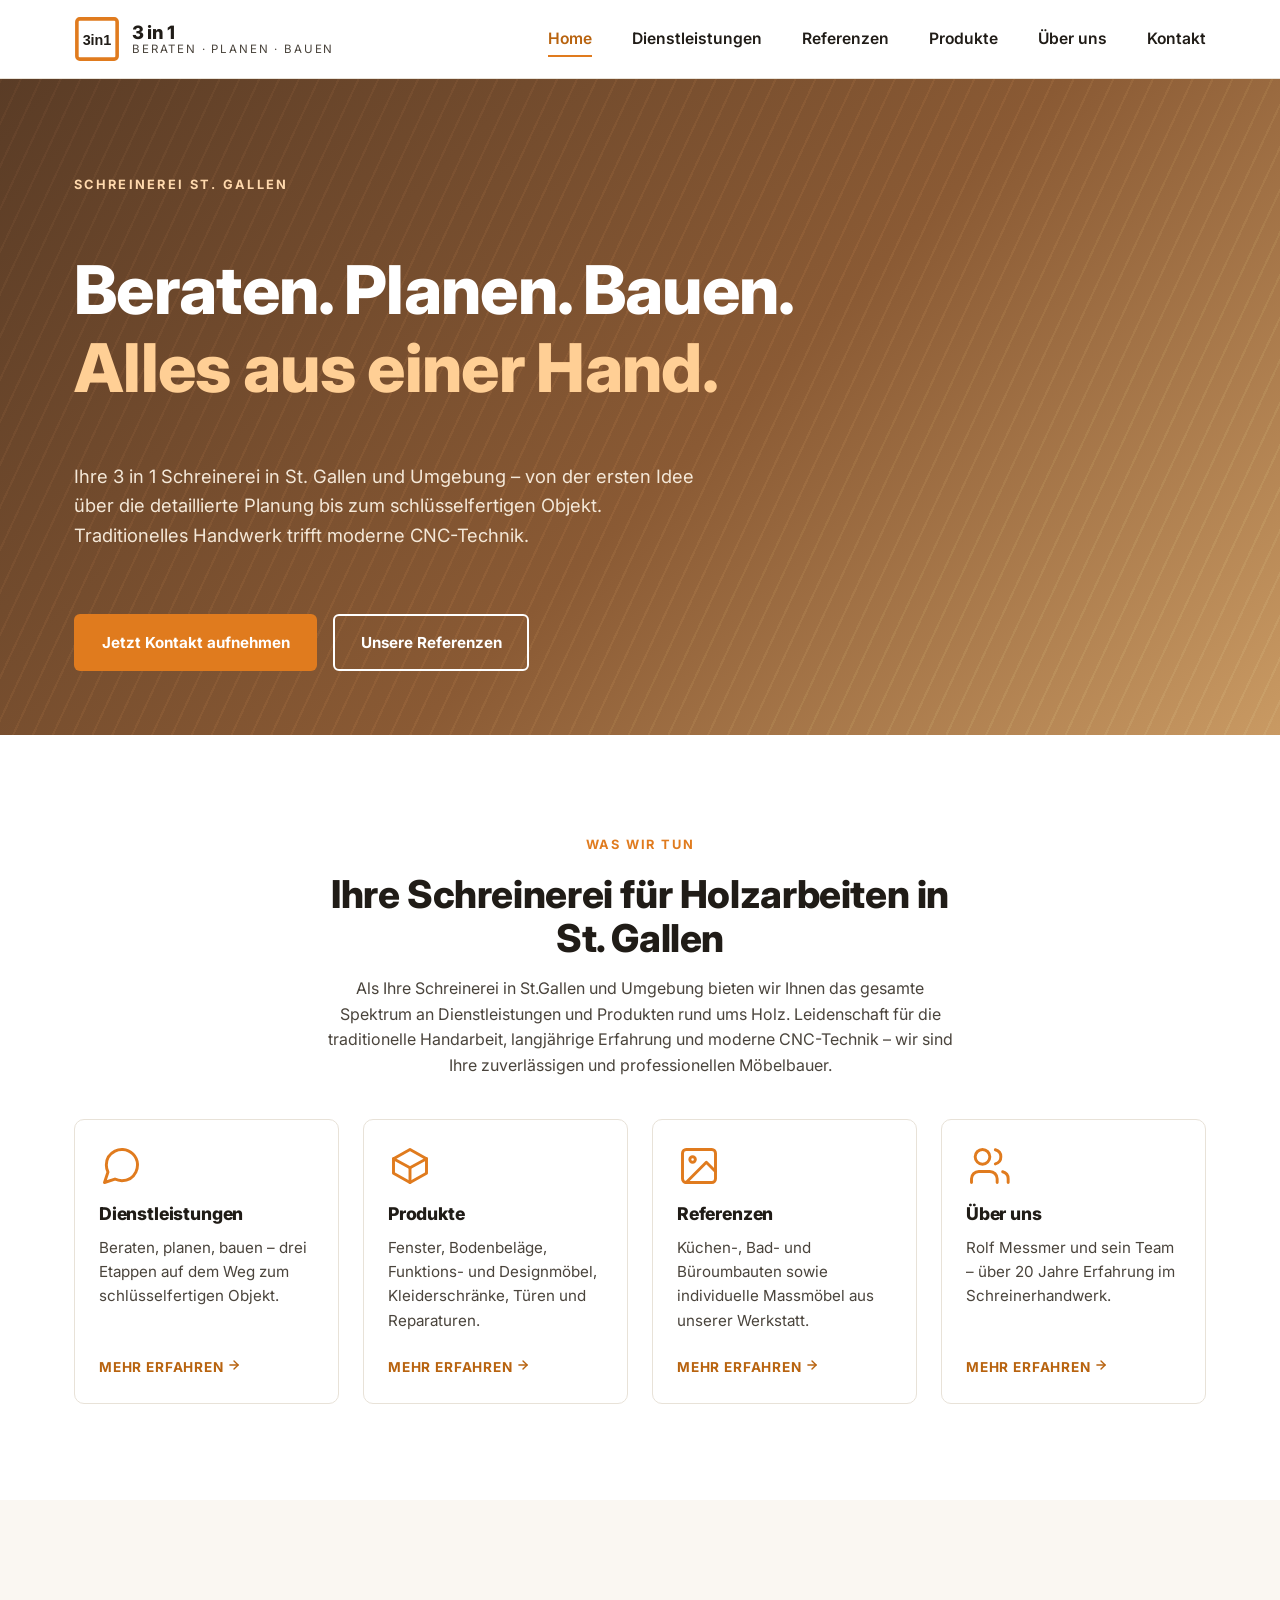
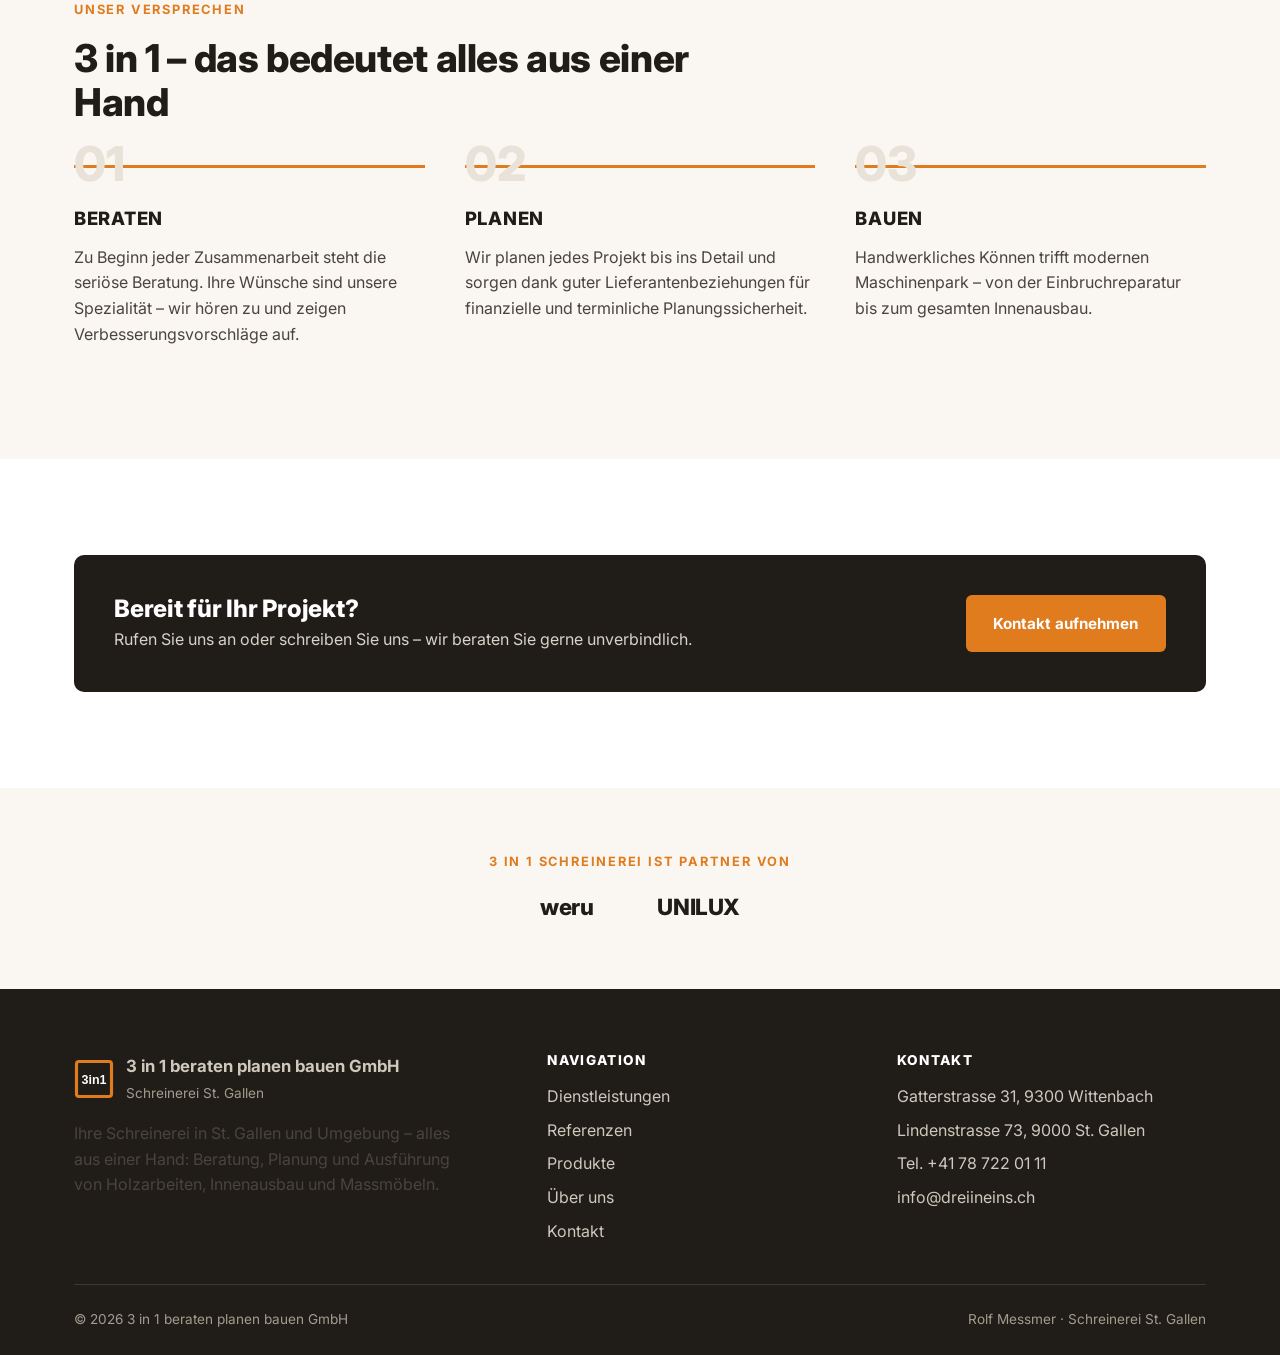
==== index.html @ 6ccd913c "Add modernized 3in1 Schreinerei website Static rebuild of dreiineins.ch with all existing content (D" ====
<!doctype html>
<html lang="de-CH">
<head>
<meta charset="UTF-8">
<meta name="viewport" content="width=device-width, initial-scale=1.0">
<title>3 in 1 Schreinerei St. Gallen - beraten, planen, bauen</title>
<meta name="description" content="3 in 1 Schreinerei St. Gallen: Beraten, planen, bauen – alles aus einer Hand. Massmöbel, Fenster, Türen und Innenausbau in St. Gallen und Umgebung.">
<link rel="canonical" href="https://www.dreiineins.ch/">
<meta name="robots" content="index, follow">

<meta property="og:type" content="website">
<meta property="og:site_name" content="3 in 1 beraten planen bauen GmbH">
<meta property="og:locale" content="de_CH">
<meta property="og:title" content="3 in 1 Schreinerei St. Gallen - beraten, planen, bauen">
<meta property="og:description" content="3 in 1 Schreinerei St. Gallen: Beraten, planen, bauen – alles aus einer Hand. Massmöbel, Fenster, Türen und Innenausbau in St. Gallen und Umgebung.">
<meta property="og:url" content="https://www.dreiineins.ch/">
<meta property="og:image" content="https://www.dreiineins.ch/assets/favicon.svg">

<meta name="twitter:card" content="summary">
<meta name="twitter:title" content="3 in 1 Schreinerei St. Gallen - beraten, planen, bauen">
<meta name="twitter:description" content="3 in 1 Schreinerei St. Gallen: Beraten, planen, bauen – alles aus einer Hand. Massmöbel, Fenster, Türen und Innenausbau in St. Gallen und Umgebung.">

<link rel="icon" type="image/svg+xml" href="assets/favicon.svg">
<link rel="preconnect" href="https://fonts.googleapis.com">
<link rel="preconnect" href="https://fonts.gstatic.com" crossorigin>
<link href="https://fonts.googleapis.com/css2?family=Inter:wght@400;500;600;700;800&display=swap" rel="stylesheet">
<link rel="stylesheet" href="css/style.css">

<script type="application/ld+json">
{
  "@context": "https://schema.org",
  "@type": "HomeAndConstructionBusiness",
  "@id": "https://www.dreiineins.ch/#organization",
  "name": "3 in 1 beraten planen bauen GmbH",
  "alternateName": "3in1 Schreinerei St. Gallen",
  "description": "Schreinerei in St. Gallen und Umgebung: Beratung, Planung und Ausführung von Holzarbeiten, Innenausbau, Fenstern, Türen und Massmöbeln.",
  "url": "https://www.dreiineins.ch/",
  "telephone": "+41787220111",
  "faxNumber": "+41715350313",
  "email": "info@dreiineins.ch",
  "image": "https://www.dreiineins.ch/assets/favicon.svg",
  "priceRange": "$$",
  "founder": {
    "@type": "Person",
    "name": "Rolf Messmer"
  },
  "address": [
    {
      "@type": "PostalAddress",
      "streetAddress": "Gatterstrasse 31",
      "postalCode": "9300",
      "addressLocality": "Wittenbach",
      "addressRegion": "SG",
      "addressCountry": "CH"
    }
  ],
  "location": [
    {
      "@type": "Place",
      "name": "Werkstatt St. Gallen",
      "address": {
        "@type": "PostalAddress",
        "streetAddress": "Lindenstrasse 73",
        "postalCode": "9000",
        "addressLocality": "St. Gallen",
        "addressRegion": "SG",
        "addressCountry": "CH"
      }
    }
  ],
  "areaServed": {
    "@type": "City",
    "name": "St. Gallen"
  },
  "makesOffer": [
    {"@type": "Offer", "itemOffered": {"@type": "Service", "name": "Beratung"}},
    {"@type": "Offer", "itemOffered": {"@type": "Service", "name": "Planung"}},
    {"@type": "Offer", "itemOffered": {"@type": "Service", "name": "Innenausbau und Bau"}},
    {"@type": "Offer", "itemOffered": {"@type": "Service", "name": "Fenster- und Türenbau"}},
    {"@type": "Offer", "itemOffered": {"@type": "Service", "name": "Massmöbel"}}
  ]
}
</script>
<script type="application/ld+json">
{
  "@context": "https://schema.org",
  "@type": "BreadcrumbList",
  "itemListElement": [
    {"@type": "ListItem", "position": 1, "name": "Home", "item": "https://www.dreiineins.ch/"}
  ]
}
</script>
</head>
<body>
<a class="skip-link" href="#main">Direkt zum Inhalt</a>

<header class="site-header">
  <div class="container site-header__inner">
    <a class="brand" href="index.html">
      <svg class="brand__mark" viewBox="0 0 64 64" aria-hidden="true">
      <rect x="4" y="4" width="56" height="56" rx="4" fill="none" stroke="#e07b1e" stroke-width="5"/>
      <text x="32" y="40" text-anchor="middle" font-family="Arial, sans-serif" font-weight="700" font-size="20" fill="#201c17">3in1</text>
    </svg>
      <span class="brand__text">
        <span class="brand__name">3 in 1</span>
        <span class="brand__tagline">beraten &middot; planen &middot; bauen</span>
      </span>
    </a>

    <button class="nav-toggle" type="button" aria-expanded="false" aria-controls="main-nav" aria-label="Menü öffnen">
      <span class="nav-toggle__bar"></span>
      <span class="nav-toggle__bar"></span>
      <span class="nav-toggle__bar"></span>
    </button>

    <nav class="main-nav" id="main-nav" aria-label="Hauptnavigation">
      <ul class="main-nav__list">
          <li><a href="index.html" aria-current="page">Home</a></li>
          <li><a href="dienstleistungen.html">Dienstleistungen</a></li>
          <li><a href="referenzen.html">Referenzen</a></li>
          <li><a href="produkte.html">Produkte</a></li>
          <li><a href="ueber-uns.html">Über uns</a></li>
          <li><a href="kontakt.html">Kontakt</a></li>
      </ul>
    </nav>
  </div>
</header>

<main id="main">
<section class="hero">
  <div class="hero__pattern"></div>
  <div class="container hero__inner">
    <p class="hero__eyebrow">Schreinerei St. Gallen</p>
    <h1 class="hero__title">Beraten. Planen. Bauen. <em>Alles aus einer Hand.</em></h1>
    <p class="hero__lead">Ihre 3 in 1 Schreinerei in St. Gallen und Umgebung &ndash; von der ersten Idee über die detaillierte Planung bis zum schlüsselfertigen Objekt. Traditionelles Handwerk trifft moderne CNC-Technik.</p>
    <div class="hero__actions">
      <a class="btn btn-primary" href="kontakt.html">Jetzt Kontakt aufnehmen</a>
      <a class="btn btn-outline btn-outline--light" href="referenzen.html">Unsere Referenzen</a>
    </div>
  </div>
</section>

<section class="section">
  <div class="container">
    <div class="section-head section-head--center">
      <p class="eyebrow">Was wir tun</p>
      <h2>Ihre Schreinerei für Holzarbeiten in St. Gallen</h2>
      <p>Als Ihre Schreinerei in St.Gallen und Umgebung bieten wir Ihnen das gesamte Spektrum an Dienstleistungen und Produkten rund ums Holz. Leidenschaft für die traditionelle Handarbeit, langjährige Erfahrung und moderne CNC-Technik &ndash; wir sind Ihre zuverlässigen und professionellen Möbelbauer.</p>
    </div>

    <div class="card-grid">
      <a class="card" href="dienstleistungen.html">
        <svg class="card__icon" viewBox="0 0 24 24" fill="none" stroke="currentColor" stroke-width="1.6" stroke-linecap="round" stroke-linejoin="round" aria-hidden="true"><path d="M21 11.5a8.38 8.38 0 0 1-.9 3.8 8.5 8.5 0 0 1-7.6 4.7 8.38 8.38 0 0 1-3.8-.9L3 21l1.9-5.7a8.38 8.38 0 0 1-.9-3.8 8.5 8.5 0 0 1 4.7-7.6 8.38 8.38 0 0 1 3.8-.9h.5a8.48 8.48 0 0 1 8 8v.5z"/></svg>
        <h3>Dienstleistungen</h3>
        <p>Beraten, planen, bauen &ndash; drei Etappen auf dem Weg zum schlüsselfertigen Objekt.</p>
        <span class="card__link">Mehr erfahren <svg viewBox="0 0 24 24" width="14" height="14" fill="none" stroke="currentColor" stroke-width="2.4" stroke-linecap="round" stroke-linejoin="round" aria-hidden="true"><line x1="5" y1="12" x2="19" y2="12"/><polyline points="12 5 19 12 12 19"/></svg></span>
      </a>
      <a class="card" href="produkte.html">
        <svg class="card__icon" viewBox="0 0 24 24" fill="none" stroke="currentColor" stroke-width="1.6" stroke-linecap="round" stroke-linejoin="round" aria-hidden="true"><path d="M21 8 12 3 3 8l9 5 9-5z"/><path d="M3 8v8l9 5 9-5V8"/><path d="M12 13v8"/></svg>
        <h3>Produkte</h3>
        <p>Fenster, Bodenbeläge, Funktions- und Designmöbel, Kleiderschränke, Türen und Reparaturen.</p>
        <span class="card__link">Mehr erfahren <svg viewBox="0 0 24 24" width="14" height="14" fill="none" stroke="currentColor" stroke-width="2.4" stroke-linecap="round" stroke-linejoin="round" aria-hidden="true"><line x1="5" y1="12" x2="19" y2="12"/><polyline points="12 5 19 12 12 19"/></svg></span>
      </a>
      <a class="card" href="referenzen.html">
        <svg class="card__icon" viewBox="0 0 24 24" fill="none" stroke="currentColor" stroke-width="1.6" stroke-linecap="round" stroke-linejoin="round" aria-hidden="true"><rect x="3" y="3" width="18" height="18" rx="2"/><circle cx="8.5" cy="8.5" r="1.5"/><path d="m21 15-5-5L5 21"/></svg>
        <h3>Referenzen</h3>
        <p>Küchen-, Bad- und Büroumbauten sowie individuelle Massmöbel aus unserer Werkstatt.</p>
        <span class="card__link">Mehr erfahren <svg viewBox="0 0 24 24" width="14" height="14" fill="none" stroke="currentColor" stroke-width="2.4" stroke-linecap="round" stroke-linejoin="round" aria-hidden="true"><line x1="5" y1="12" x2="19" y2="12"/><polyline points="12 5 19 12 12 19"/></svg></span>
      </a>
      <a class="card" href="ueber-uns.html">
        <svg class="card__icon" viewBox="0 0 24 24" fill="none" stroke="currentColor" stroke-width="1.6" stroke-linecap="round" stroke-linejoin="round" aria-hidden="true"><path d="M17 21v-2a4 4 0 0 0-4-4H7a4 4 0 0 0-4 4v2"/><circle cx="9" cy="7" r="4"/><path d="M23 21v-2a4 4 0 0 0-3-3.87"/><path d="M16 3.13a4 4 0 0 1 0 7.75"/></svg>
        <h3>Über uns</h3>
        <p>Rolf Messmer und sein Team &ndash; über 20 Jahre Erfahrung im Schreinerhandwerk.</p>
        <span class="card__link">Mehr erfahren <svg viewBox="0 0 24 24" width="14" height="14" fill="none" stroke="currentColor" stroke-width="2.4" stroke-linecap="round" stroke-linejoin="round" aria-hidden="true"><line x1="5" y1="12" x2="19" y2="12"/><polyline points="12 5 19 12 12 19"/></svg></span>
      </a>
    </div>
  </div>
</section>

<section class="section section--warm">
  <div class="container">
    <div class="section-head">
      <p class="eyebrow">Unser Versprechen</p>
      <h2>3 in 1 &ndash; das bedeutet alles aus einer Hand</h2>
    </div>
    <div class="steps">
      <div class="step">
        <span class="step__number">01</span>
        <h3>Beraten</h3>
        <p>Zu Beginn jeder Zusammenarbeit steht die seriöse Beratung. Ihre Wünsche sind unsere Spezialität &ndash; wir hören zu und zeigen Verbesserungsvorschläge auf.</p>
      </div>
      <div class="step">
        <span class="step__number">02</span>
        <h3>Planen</h3>
        <p>Wir planen jedes Projekt bis ins Detail und sorgen dank guter Lieferantenbeziehungen für finanzielle und terminliche Planungssicherheit.</p>
      </div>
      <div class="step">
        <span class="step__number">03</span>
        <h3>Bauen</h3>
        <p>Handwerkliches Können trifft modernen Maschinenpark &ndash; von der Einbruchreparatur bis zum gesamten Innenausbau.</p>
      </div>
    </div>
  </div>
</section>

<section class="section">
  <div class="container">
    <div class="cta-band">
      <div>
        <h2>Bereit für Ihr Projekt?</h2>
        <p>Rufen Sie uns an oder schreiben Sie uns &ndash; wir beraten Sie gerne unverbindlich.</p>
      </div>
      <a class="btn btn-primary" href="kontakt.html">Kontakt aufnehmen</a>
    </div>
  </div>
</section>

<section class="section section--tight section--warm">
  <div class="container">
    <p class="eyebrow" style="text-align:center;display:block;">3 in 1 Schreinerei ist Partner von</p>
    <div class="partners" style="justify-content:center;">
      <span style="font-weight:800;font-size:1.4rem;letter-spacing:-0.02em;">weru</span>
      <span style="font-weight:800;font-size:1.4rem;letter-spacing:-0.02em;">UNILUX</span>
    </div>
  </div>
</section>
</main>

<footer class="site-footer">
  <div class="container">
    <div class="footer-grid">
      <div>
        <a class="footer-brand" href="index.html">
          <svg class="footer-brand__mark" viewBox="0 0 64 64" aria-hidden="true">
            <rect x="4" y="4" width="56" height="56" rx="4" fill="none" stroke="#e07b1e" stroke-width="5"/>
            <text x="32" y="40" text-anchor="middle" font-family="Arial, sans-serif" font-weight="700" font-size="20" fill="#ffffff">3in1</text>
          </svg>
          <span>
            <strong style="display:block;font-size:1.05rem;">3 in 1 beraten planen bauen GmbH</strong>
            <span style="font-size:0.85rem;color:#a39c8f;">Schreinerei St. Gallen</span>
          </span>
        </a>
        <p style="max-width:38ch;">Ihre Schreinerei in St. Gallen und Umgebung &ndash; alles aus einer Hand: Beratung, Planung und Ausführung von Holzarbeiten, Innenausbau und Massmöbeln.</p>
      </div>

      <div>
        <h4>Navigation</h4>
        <ul>
          <li><a href="dienstleistungen.html">Dienstleistungen</a></li>
          <li><a href="referenzen.html">Referenzen</a></li>
          <li><a href="produkte.html">Produkte</a></li>
          <li><a href="ueber-uns.html">Über uns</a></li>
          <li><a href="kontakt.html">Kontakt</a></li>
        </ul>
      </div>

      <div>
        <h4>Kontakt</h4>
        <ul>
          <li>Gatterstrasse 31, 9300 Wittenbach</li>
          <li>Lindenstrasse 73, 9000 St. Gallen</li>
          <li><a href="tel:+41787220111">Tel. +41 78 722 01 11</a></li>
          <li><a href="mailto:info@dreiineins.ch">info@dreiineins.ch</a></li>
        </ul>
      </div>
    </div>

    <div class="footer-bottom">
      <span>&copy; <span id="year"></span> 3 in 1 beraten planen bauen GmbH</span>
      <span>Rolf Messmer &middot; Schreinerei St. Gallen</span>
    </div>
  </div>
</footer>

<script src="js/main.js"></script>
<script>document.getElementById("year").textContent = new Date().getFullYear();</script>
</body>
</html>
---- css/style.css ----
/* ==========================================================================
   3in1 beraten planen bauen GmbH — Website Stylesheet
   ========================================================================== */

:root {
  --color-ink: #201c17;
  --color-ink-soft: #4a443c;
  --color-bg: #ffffff;
  --color-bg-warm: #faf7f2;
  --color-bg-dark: #201c17;
  --color-line: #e8e2d8;
  --color-accent: #e07b1e;
  --color-accent-dark: #b8630f;
  --color-wood-1: #c99a63;
  --color-wood-2: #8a5a34;
  --color-wood-3: #5a3c26;

  --font-body: "Inter", -apple-system, BlinkMacSystemFont, "Segoe UI", sans-serif;

  --container: 1180px;
  --radius: 10px;
  --radius-sm: 6px;

  --space-1: 0.5rem;
  --space-2: 1rem;
  --space-3: 1.5rem;
  --space-4: 2.5rem;
  --space-5: 4rem;
  --space-6: 6rem;

  --shadow-sm: 0 1px 3px rgba(32, 28, 23, 0.08);
  --shadow-md: 0 8px 24px rgba(32, 28, 23, 0.1);
  --shadow-lg: 0 24px 48px rgba(32, 28, 23, 0.16);
}

*,
*::before,
*::after {
  box-sizing: border-box;
}

html {
  scroll-behavior: smooth;
  -webkit-text-size-adjust: 100%;
}

@media (prefers-reduced-motion: reduce) {
  html {
    scroll-behavior: auto;
  }
  *,
  *::before,
  *::after {
    animation-duration: 0.01ms !important;
    animation-iteration-count: 1 !important;
    transition-duration: 0.01ms !important;
    scroll-behavior: auto !important;
  }
}

body {
  margin: 0;
  font-family: var(--font-body);
  color: var(--color-ink);
  background: var(--color-bg);
  line-height: 1.6;
  -webkit-font-smoothing: antialiased;
}

img {
  max-width: 100%;
  display: block;
}

a {
  color: inherit;
}

h1,
h2,
h3,
h4 {
  font-weight: 800;
  line-height: 1.15;
  margin: 0 0 var(--space-2);
  letter-spacing: -0.01em;
}

p {
  margin: 0 0 var(--space-2);
  color: var(--color-ink-soft);
}

ul {
  margin: 0;
  padding: 0;
}

.container {
  width: 100%;
  max-width: var(--container);
  margin: 0 auto;
  padding: 0 var(--space-3);
}

.skip-link {
  position: absolute;
  left: -999px;
  top: 0;
  background: var(--color-accent);
  color: #fff;
  padding: 0.75rem 1.25rem;
  z-index: 1000;
  border-radius: 0 0 var(--radius-sm) 0;
  font-weight: 600;
}

.skip-link:focus {
  left: 0;
}

/* ---- Eyebrow / section labels ---------------------------------------- */

.eyebrow {
  display: inline-block;
  color: var(--color-accent);
  text-transform: uppercase;
  letter-spacing: 0.14em;
  font-weight: 700;
  font-size: 0.8rem;
  margin: 0 0 var(--space-2);
}

.section-head {
  max-width: 640px;
  margin: 0 0 var(--space-4);
}

.section-head--center {
  margin-left: auto;
  margin-right: auto;
  text-align: center;
}

.section-head h2 {
  font-size: clamp(1.7rem, 3vw, 2.4rem);
}

/* ---- Buttons ------------------------------------------------------------ */

.btn {
  display: inline-flex;
  align-items: center;
  gap: 0.5rem;
  padding: 0.9rem 1.6rem;
  border-radius: var(--radius-sm);
  font-weight: 700;
  font-size: 0.95rem;
  text-decoration: none;
  border: 2px solid transparent;
  cursor: pointer;
  transition: transform 0.15s ease, background-color 0.15s ease, color 0.15s ease, border-color 0.15s ease;
}

.btn:hover {
  transform: translateY(-2px);
}

.btn-primary {
  background: var(--color-accent);
  color: #fff;
}

.btn-primary:hover {
  background: var(--color-accent-dark);
}

.btn-outline {
  background: transparent;
  border-color: currentColor;
  color: var(--color-ink);
}

.btn-outline:hover {
  background: var(--color-ink);
  color: #fff;
}

.btn-outline--light {
  color: #fff;
}

.btn-outline--light:hover {
  background: #fff;
  color: var(--color-ink);
}

/* ---- Header -------------------------------------------------------------*/

.site-header {
  position: sticky;
  top: 0;
  z-index: 100;
  background: rgba(255, 255, 255, 0.98);
  border-bottom: 1px solid var(--color-line);
}

.site-header__inner {
  display: flex;
  align-items: center;
  justify-content: space-between;
  padding-top: var(--space-2);
  padding-bottom: var(--space-2);
  gap: var(--space-3);
}

.brand {
  display: flex;
  align-items: center;
  gap: 0.75rem;
  text-decoration: none;
  color: var(--color-ink);
}

.brand__mark {
  width: 46px;
  height: 46px;
  flex-shrink: 0;
}

.brand__text {
  display: flex;
  flex-direction: column;
  line-height: 1.15;
}

.brand__name {
  font-weight: 800;
  font-size: 1.15rem;
  letter-spacing: -0.02em;
}

.brand__tagline {
  font-size: 0.72rem;
  text-transform: uppercase;
  letter-spacing: 0.16em;
  color: var(--color-ink-soft);
}

.nav-toggle {
  display: none;
  background: none;
  border: 2px solid var(--color-line);
  border-radius: var(--radius-sm);
  padding: 0.5rem 0.65rem;
  cursor: pointer;
}

.nav-toggle__bar {
  display: block;
  width: 22px;
  height: 2px;
  background: var(--color-ink);
  margin: 4px 0;
  transition: transform 0.2s ease, opacity 0.2s ease;
}

.main-nav__list {
  display: flex;
  gap: var(--space-4);
  list-style: none;
}

.main-nav__list a {
  text-decoration: none;
  font-weight: 600;
  font-size: 0.98rem;
  padding: 0.4rem 0;
  border-bottom: 2px solid transparent;
  transition: border-color 0.15s ease, color 0.15s ease;
}

.main-nav__list a:hover,
.main-nav__list a[aria-current="page"] {
  border-color: var(--color-accent);
  color: var(--color-accent-dark);
}

/* ---- Hero ---------------------------------------------------------------*/

.hero {
  position: relative;
  overflow: hidden;
  color: #fff;
  background: linear-gradient(135deg, var(--color-wood-3), var(--color-wood-2) 55%, var(--color-wood-1));
}

.hero__pattern {
  position: absolute;
  inset: 0;
  opacity: 0.5;
  mix-blend-mode: overlay;
  background-image: repeating-linear-gradient(
    115deg,
    rgba(255, 255, 255, 0.16) 0px,
    rgba(255, 255, 255, 0.16) 2px,
    transparent 2px,
    transparent 18px
  );
}

.hero__inner {
  position: relative;
  padding: var(--space-6) var(--space-3) var(--space-5);
  display: grid;
  gap: var(--space-4);
}

.hero--page .hero__inner {
  padding: var(--space-5) var(--space-3);
}

.hero__eyebrow {
  text-transform: uppercase;
  letter-spacing: 0.18em;
  font-weight: 700;
  font-size: 0.8rem;
  color: #ffd9ad;
  margin-bottom: var(--space-2);
}

.hero__title {
  font-size: clamp(2.4rem, 6vw, 4.2rem);
  max-width: 16ch;
  margin-bottom: var(--space-2);
}

.hero__title em {
  font-style: normal;
  color: #ffcf95;
}

.hero__lead {
  color: #f4e8d8;
  font-size: 1.15rem;
  max-width: 52ch;
  margin-bottom: var(--space-3);
}

.hero__actions {
  display: flex;
  gap: var(--space-2);
  flex-wrap: wrap;
}

/* ---- Sections ------------------------------------------------------------*/

.section {
  padding: var(--space-6) 0;
}

.section--warm {
  background: var(--color-bg-warm);
}

.section--tight {
  padding: var(--space-5) 0;
}

/* ---- Intro / two-col text ------------------------------------------------*/

.prose {
  max-width: 72ch;
}

.prose h3 {
  font-size: 1.3rem;
  margin-top: var(--space-4);
}

.two-col {
  display: grid;
  grid-template-columns: 1fr 1fr;
  gap: var(--space-5);
  align-items: start;
}

/* ---- Feature / teaser cards -----------------------------------------------*/

.card-grid {
  display: grid;
  grid-template-columns: repeat(auto-fit, minmax(240px, 1fr));
  gap: var(--space-3);
}

.card {
  background: #fff;
  border: 1px solid var(--color-line);
  border-radius: var(--radius);
  padding: var(--space-3);
  text-decoration: none;
  color: inherit;
  display: flex;
  flex-direction: column;
  gap: var(--space-1);
  transition: transform 0.18s ease, box-shadow 0.18s ease, border-color 0.18s ease;
}

a.card:hover {
  transform: translateY(-4px);
  box-shadow: var(--shadow-md);
  border-color: transparent;
}

.card__icon {
  width: 44px;
  height: 44px;
  color: var(--color-accent);
  margin-bottom: var(--space-1);
}

.card h3 {
  font-size: 1.1rem;
  margin-bottom: 0.25rem;
}

.card p {
  font-size: 0.95rem;
  margin-bottom: 0;
}

.card__link {
  margin-top: auto;
  padding-top: var(--space-2);
  font-weight: 700;
  font-size: 0.85rem;
  color: var(--color-accent-dark);
  text-transform: uppercase;
  letter-spacing: 0.06em;
}

/* ---- Process steps (Beraten / Planen / Bauen) -----------------------------*/

.steps {
  display: grid;
  grid-template-columns: repeat(3, 1fr);
  gap: var(--space-4);
  counter-reset: step;
}

.step {
  position: relative;
  padding-top: var(--space-4);
  border-top: 3px solid var(--color-accent);
}

.step__number {
  position: absolute;
  top: -2.6rem;
  left: 0;
  font-size: 3rem;
  font-weight: 800;
  color: var(--color-line);
}

.step h3 {
  text-transform: uppercase;
  letter-spacing: 0.04em;
  font-size: 1.15rem;
}

/* ---- Service / product blocks ---------------------------------------------*/

.service-block {
  display: grid;
  grid-template-columns: 220px 1fr;
  gap: var(--space-4);
  padding: var(--space-4) 0;
  border-bottom: 1px solid var(--color-line);
}

.service-block:last-child {
  border-bottom: none;
}

.service-block__media {
  border-radius: var(--radius);
  overflow: hidden;
  aspect-ratio: 4 / 3;
}

.service-block__media img {
  width: 100%;
  height: 100%;
  object-fit: cover;
}

.service-block h3 {
  font-size: 1.3rem;
  margin-bottom: 0.5rem;
}

/* ---- Reference / project gallery -------------------------------------------*/

.gallery {
  display: grid;
  grid-template-columns: repeat(auto-fit, minmax(280px, 1fr));
  gap: var(--space-3);
}

.gallery__item {
  border-radius: var(--radius);
  overflow: hidden;
  background: #fff;
  border: 1px solid var(--color-line);
  box-shadow: var(--shadow-sm);
}

.gallery__media {
  aspect-ratio: 4 / 3;
  width: 100%;
  display: block;
}

.gallery__body {
  padding: var(--space-2) var(--space-3) var(--space-3);
}

.gallery__place {
  text-transform: uppercase;
  letter-spacing: 0.08em;
  font-size: 0.78rem;
  font-weight: 700;
  color: var(--color-accent-dark);
  margin-bottom: 0.25rem;
  display: block;
}

.gallery__desc {
  font-weight: 600;
  color: var(--color-ink);
  margin: 0;
}

.gallery--featured .gallery__item:first-child {
  grid-column: 1 / -1;
}

.gallery--featured .gallery__item:first-child .gallery__media {
  aspect-ratio: 21 / 8;
}

/* ---- Team ---------------------------------------------------------------- */

.team-grid {
  display: grid;
  grid-template-columns: repeat(auto-fit, minmax(180px, 1fr));
  gap: var(--space-3);
}

.team-card {
  text-align: center;
}

.team-card__avatar {
  width: 100%;
  aspect-ratio: 1;
  border-radius: 50%;
  overflow: hidden;
  margin-bottom: var(--space-2);
  box-shadow: var(--shadow-sm);
}

.team-card__name {
  font-weight: 700;
  margin-bottom: 0.15rem;
}

.team-card__role {
  font-size: 0.9rem;
  color: var(--color-ink-soft);
}

/* ---- Partners -------------------------------------------------------------*/

.partners {
  display: flex;
  align-items: center;
  gap: var(--space-5);
  flex-wrap: wrap;
}

.partners img {
  height: 48px;
  width: auto;
  filter: grayscale(1);
  opacity: 0.75;
  transition: filter 0.15s ease, opacity 0.15s ease;
}

.partners img:hover {
  filter: none;
  opacity: 1;
}

/* ---- Contact page ---------------------------------------------------------*/

.contact-grid {
  display: grid;
  grid-template-columns: 1fr 1fr;
  gap: var(--space-5);
  margin-bottom: var(--space-5);
}

.contact-card h3 {
  font-size: 1rem;
  text-transform: uppercase;
  letter-spacing: 0.08em;
  color: var(--color-accent-dark);
  margin-bottom: var(--space-2);
}

.contact-card address {
  font-style: normal;
  margin-bottom: var(--space-2);
  line-height: 1.7;
}

.contact-card a {
  color: var(--color-ink);
  text-decoration: underline;
  text-decoration-color: var(--color-line);
  text-underline-offset: 3px;
}

.contact-card a:hover {
  text-decoration-color: var(--color-accent);
}

.map-grid {
  display: grid;
  grid-template-columns: 1fr 1fr;
  gap: var(--space-3);
}

.map-frame {
  border: 1px solid var(--color-line);
  border-radius: var(--radius);
  overflow: hidden;
  aspect-ratio: 4 / 3;
}

.map-frame iframe {
  width: 100%;
  height: 100%;
  border: 0;
  display: block;
}

/* ---- CTA band ---------------------------------------------------------- */

.cta-band {
  background: var(--color-ink);
  color: #fff;
  border-radius: var(--radius);
  padding: var(--space-4);
  display: flex;
  align-items: center;
  justify-content: space-between;
  gap: var(--space-3);
  flex-wrap: wrap;
}

.cta-band h2 {
  font-size: 1.5rem;
  margin-bottom: 0.25rem;
}

.cta-band p {
  color: #d8d2c8;
  margin: 0;
}

/* ---- Footer -----------------------------------------------------------*/

.site-footer {
  background: var(--color-bg-dark);
  color: #cfc8bd;
  padding: var(--space-5) 0 var(--space-3);
}

.footer-grid {
  display: grid;
  grid-template-columns: 1.4fr 1fr 1fr;
  gap: var(--space-4);
  padding-bottom: var(--space-4);
  border-bottom: 1px solid rgba(255, 255, 255, 0.12);
}

.footer-brand {
  display: flex;
  align-items: center;
  gap: 0.75rem;
  color: #fff;
  text-decoration: none;
  margin-bottom: var(--space-2);
}

.footer-brand__mark {
  width: 40px;
  height: 40px;
}

.site-footer h4 {
  color: #fff;
  font-size: 0.85rem;
  text-transform: uppercase;
  letter-spacing: 0.1em;
  margin-bottom: var(--space-2);
}

.site-footer ul {
  list-style: none;
  display: flex;
  flex-direction: column;
  gap: 0.5rem;
}

.site-footer a {
  text-decoration: none;
  color: #cfc8bd;
}

.site-footer a:hover {
  color: var(--color-accent);
}

.footer-bottom {
  display: flex;
  justify-content: space-between;
  align-items: center;
  flex-wrap: wrap;
  gap: var(--space-2);
  padding-top: var(--space-3);
  font-size: 0.85rem;
  color: #a39c8f;
}

/* ---- Responsive ---------------------------------------------------------*/

@media (max-width: 900px) {
  .two-col,
  .contact-grid,
  .map-grid {
    grid-template-columns: 1fr;
  }

  .steps {
    grid-template-columns: 1fr;
    gap: var(--space-5);
  }

  .service-block {
    grid-template-columns: 1fr;
  }

  .footer-grid {
    grid-template-columns: 1fr 1fr;
  }
}

@media (max-width: 720px) {
  .main-nav {
    position: fixed;
    inset: 0;
    top: 74px;
    background: #fff;
    padding: var(--space-3);
    transform: translateY(-8px);
    opacity: 0;
    pointer-events: none;
    transition: opacity 0.2s ease, transform 0.2s ease;
  }

  .main-nav.is-open {
    opacity: 1;
    transform: translateY(0);
    pointer-events: auto;
  }

  .main-nav__list {
    flex-direction: column;
    gap: var(--space-2);
  }

  .nav-toggle {
    display: inline-flex;
    flex-direction: column;
  }

  .nav-toggle[aria-expanded="true"] .nav-toggle__bar:nth-child(1) {
    transform: translateY(6px) rotate(45deg);
  }

  .nav-toggle[aria-expanded="true"] .nav-toggle__bar:nth-child(2) {
    opacity: 0;
  }

  .nav-toggle[aria-expanded="true"] .nav-toggle__bar:nth-child(3) {
    transform: translateY(-6px) rotate(-45deg);
  }

  .footer-grid {
    grid-template-columns: 1fr;
  }

  .cta-band {
    flex-direction: column;
    align-items: flex-start;
  }
}

@media (max-width: 560px) {
  .hero__inner {
    padding: var(--space-5) var(--space-2) var(--space-4);
  }

  .section {
    padding: var(--space-5) 0;
  }
}
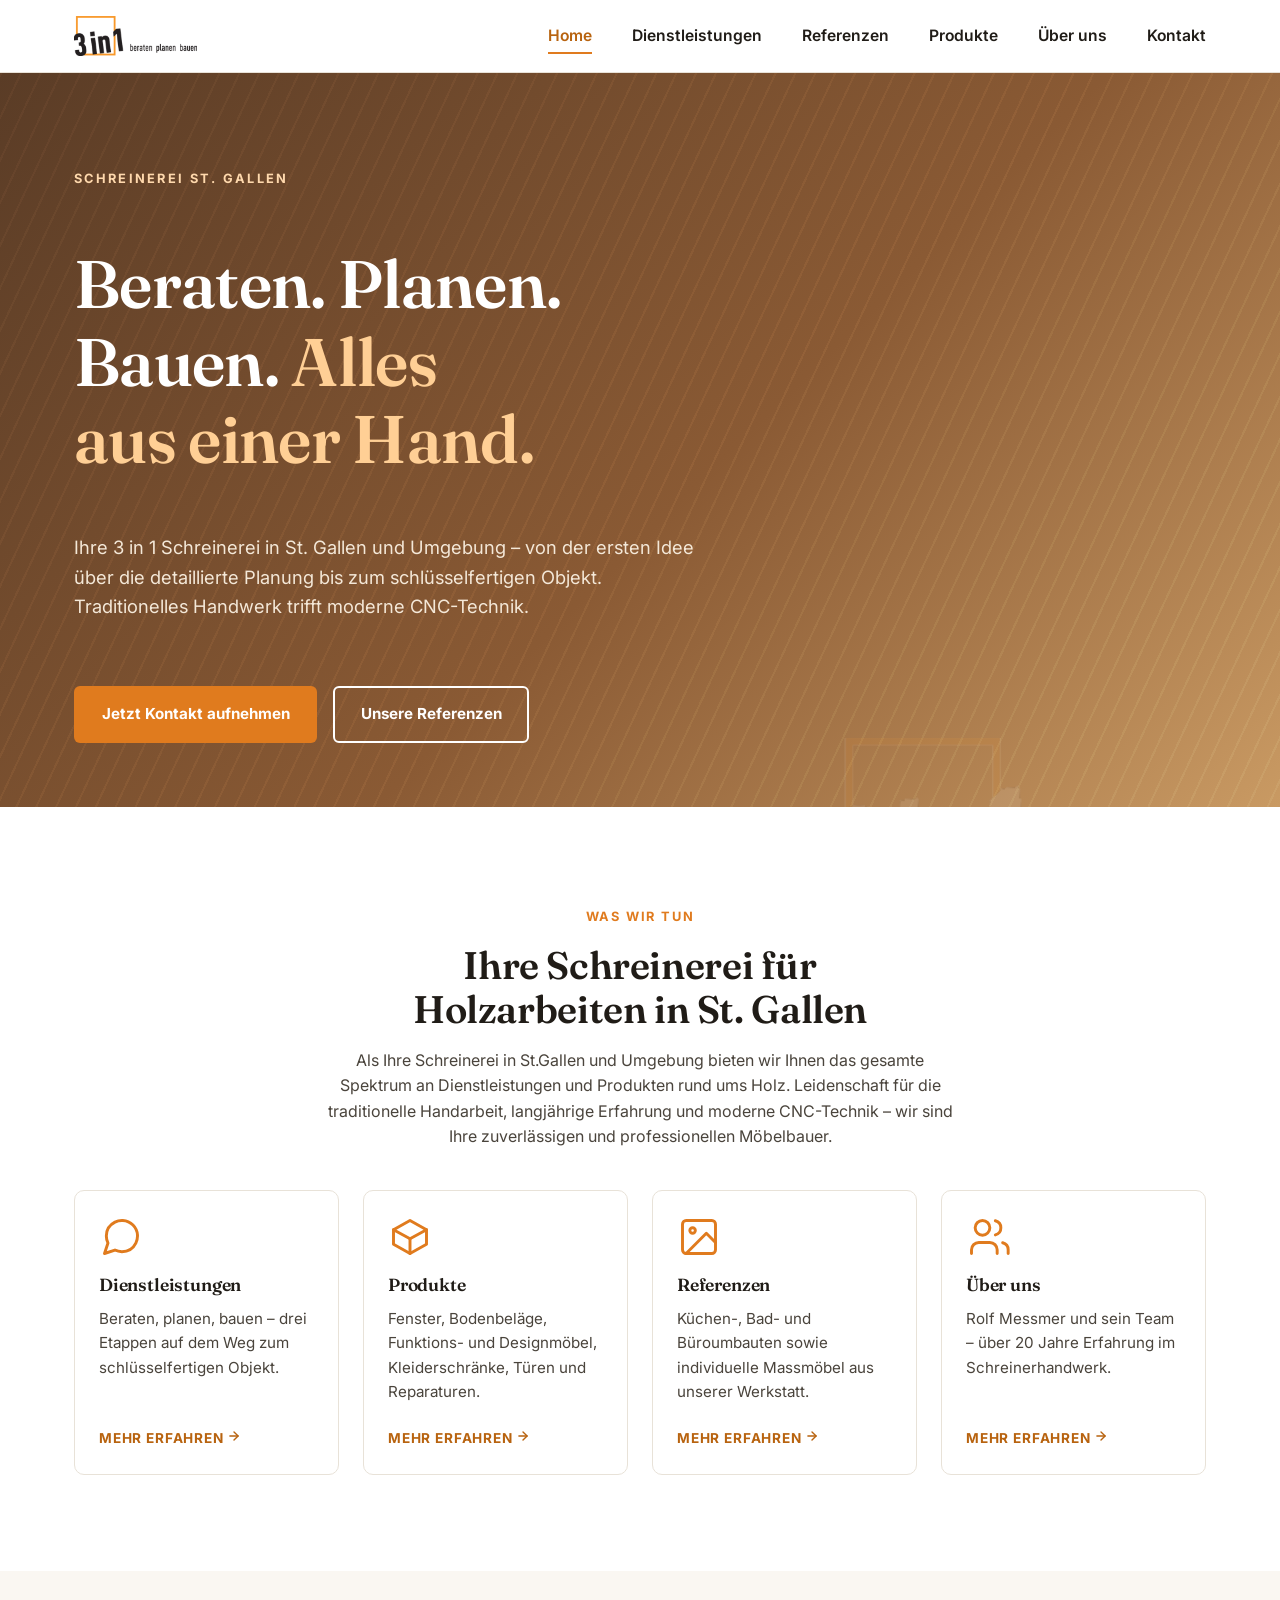
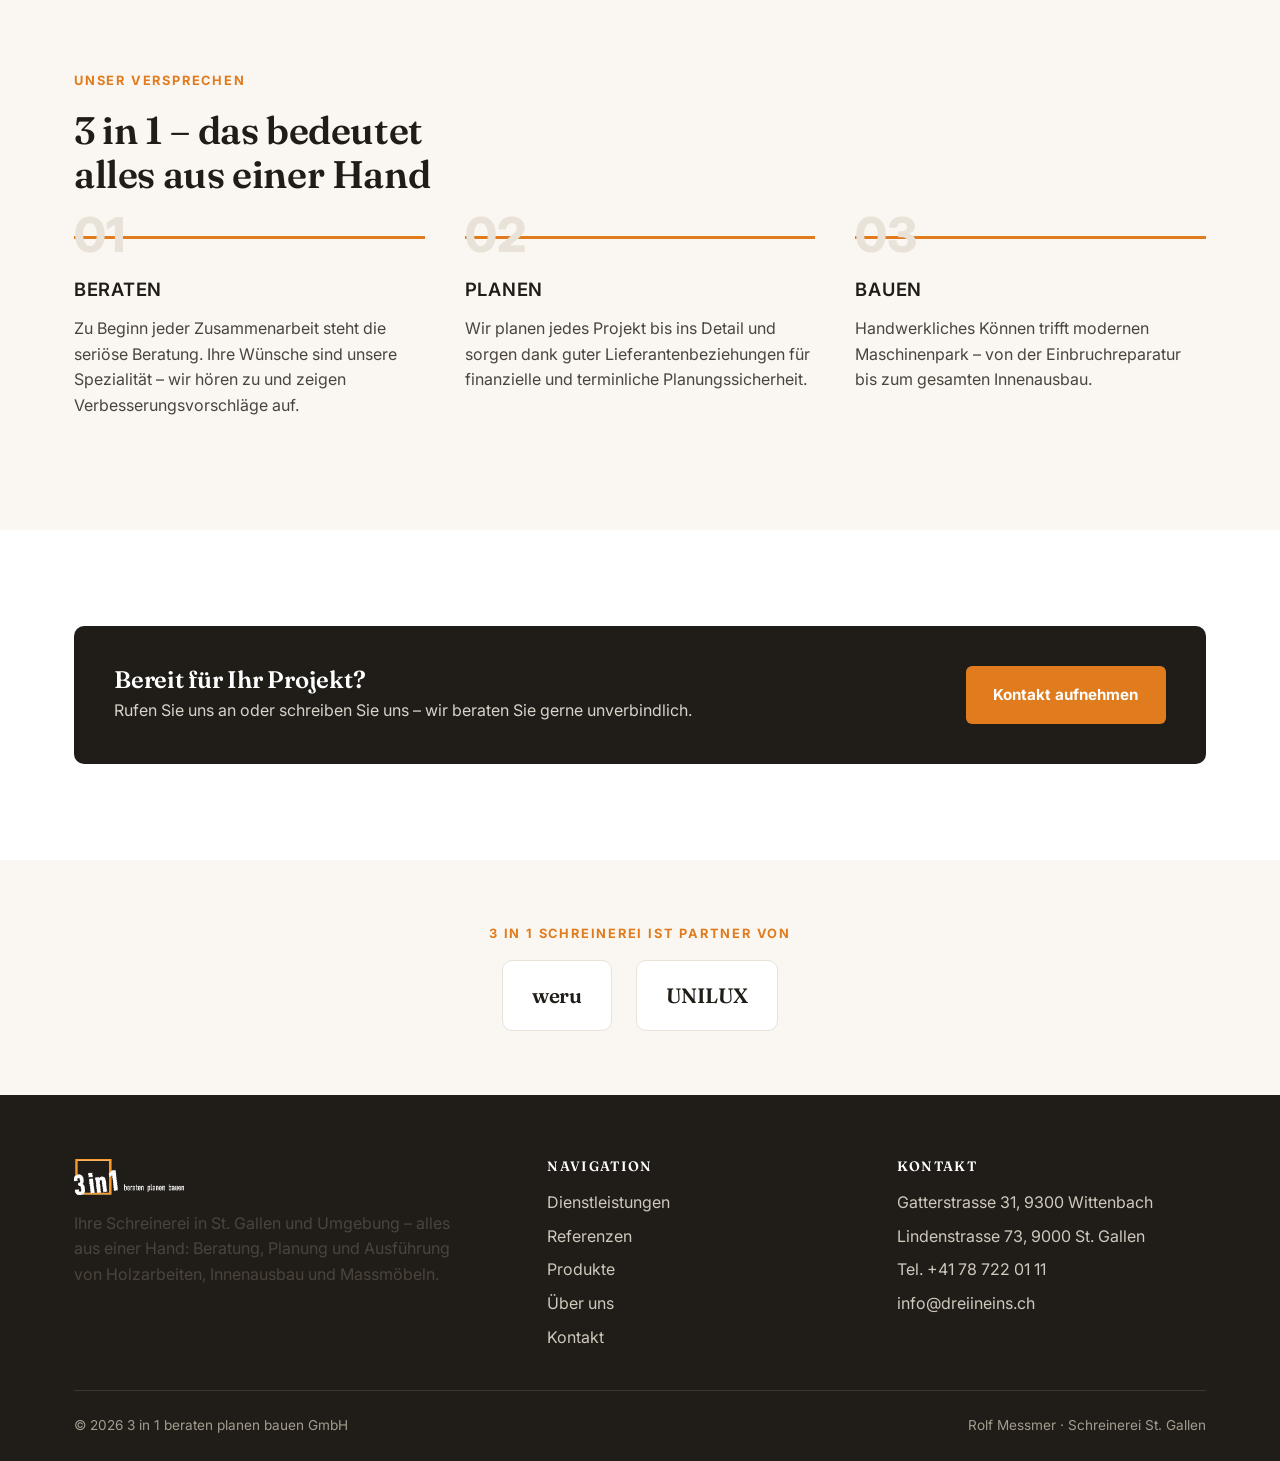
==== commit 617f0f58: "Redesign with real logo, serif headings, and polished details Replace the hand-drawn logo placeholde" ====
--- a/index.html
+++ b/index.html
@@ -14,16 +14,16 @@
 <meta property="og:title" content="3 in 1 Schreinerei St. Gallen - beraten, planen, bauen">
 <meta property="og:description" content="3 in 1 Schreinerei St. Gallen: Beraten, planen, bauen – alles aus einer Hand. Massmöbel, Fenster, Türen und Innenausbau in St. Gallen und Umgebung.">
 <meta property="og:url" content="https://www.dreiineins.ch/">
-<meta property="og:image" content="https://www.dreiineins.ch/assets/favicon.svg">
+<meta property="og:image" content="https://www.dreiineins.ch/assets/favicon.png">
 
 <meta name="twitter:card" content="summary">
 <meta name="twitter:title" content="3 in 1 Schreinerei St. Gallen - beraten, planen, bauen">
 <meta name="twitter:description" content="3 in 1 Schreinerei St. Gallen: Beraten, planen, bauen – alles aus einer Hand. Massmöbel, Fenster, Türen und Innenausbau in St. Gallen und Umgebung.">
 
-<link rel="icon" type="image/svg+xml" href="assets/favicon.svg">
+<link rel="icon" type="image/png" href="assets/favicon.png">
 <link rel="preconnect" href="https://fonts.googleapis.com">
 <link rel="preconnect" href="https://fonts.gstatic.com" crossorigin>
-<link href="https://fonts.googleapis.com/css2?family=Inter:wght@400;500;600;700;800&display=swap" rel="stylesheet">
+<link href="https://fonts.googleapis.com/css2?family=Inter:wght@400;500;600;700;800&family=Fraunces:opsz,wght@9..144,500;9..144,600;9..144,700&display=swap" rel="stylesheet">
 <link rel="stylesheet" href="css/style.css">
 
 <script type="application/ld+json">
@@ -38,7 +38,7 @@
   "telephone": "+41787220111",
   "faxNumber": "+41715350313",
   "email": "info@dreiineins.ch",
-  "image": "https://www.dreiineins.ch/assets/favicon.svg",
+  "image": "https://www.dreiineins.ch/assets/favicon.png",
   "priceRange": "$$",
   "founder": {
     "@type": "Person",
@@ -97,14 +97,7 @@
 <header class="site-header">
   <div class="container site-header__inner">
     <a class="brand" href="index.html">
-      <svg class="brand__mark" viewBox="0 0 64 64" aria-hidden="true">
-      <rect x="4" y="4" width="56" height="56" rx="4" fill="none" stroke="#e07b1e" stroke-width="5"/>
-      <text x="32" y="40" text-anchor="middle" font-family="Arial, sans-serif" font-weight="700" font-size="20" fill="#201c17">3in1</text>
-    </svg>
-      <span class="brand__text">
-        <span class="brand__name">3 in 1</span>
-        <span class="brand__tagline">beraten &middot; planen &middot; bauen</span>
-      </span>
+      <img class="brand__logo" src="assets/images/logo-dreiineins-header.png" alt="3 in 1 &ndash; beraten, planen, bauen" width="374" height="122">
     </a>
 
     <button class="nav-toggle" type="button" aria-expanded="false" aria-controls="main-nav" aria-label="Menü öffnen">
@@ -129,6 +122,7 @@
 <main id="main">
 <section class="hero">
   <div class="hero__pattern"></div>
+  <img class="hero__watermark" src="assets/images/logo-dreiineins-footer.png" alt="" aria-hidden="true">
   <div class="container hero__inner">
     <p class="hero__eyebrow">Schreinerei St. Gallen</p>
     <h1 class="hero__title">Beraten. Planen. Bauen. <em>Alles aus einer Hand.</em></h1>
@@ -219,8 +213,8 @@
   <div class="container">
     <p class="eyebrow" style="text-align:center;display:block;">3 in 1 Schreinerei ist Partner von</p>
     <div class="partners" style="justify-content:center;">
-      <span style="font-weight:800;font-size:1.4rem;letter-spacing:-0.02em;">weru</span>
-      <span style="font-weight:800;font-size:1.4rem;letter-spacing:-0.02em;">UNILUX</span>
+      <span class="partner-badge">weru</span>
+      <span class="partner-badge">UNILUX</span>
     </div>
   </div>
 </section>
@@ -231,14 +225,7 @@
     <div class="footer-grid">
       <div>
         <a class="footer-brand" href="index.html">
-          <svg class="footer-brand__mark" viewBox="0 0 64 64" aria-hidden="true">
-            <rect x="4" y="4" width="56" height="56" rx="4" fill="none" stroke="#e07b1e" stroke-width="5"/>
-            <text x="32" y="40" text-anchor="middle" font-family="Arial, sans-serif" font-weight="700" font-size="20" fill="#ffffff">3in1</text>
-          </svg>
-          <span>
-            <strong style="display:block;font-size:1.05rem;">3 in 1 beraten planen bauen GmbH</strong>
-            <span style="font-size:0.85rem;color:#a39c8f;">Schreinerei St. Gallen</span>
-          </span>
+          <img class="footer-brand__logo" src="assets/images/logo-dreiineins-footer.png" alt="3 in 1 &ndash; beraten, planen, bauen" width="374" height="122">
         </a>
         <p style="max-width:38ch;">Ihre Schreinerei in St. Gallen und Umgebung &ndash; alles aus einer Hand: Beratung, Planung und Ausführung von Holzarbeiten, Innenausbau und Massmöbeln.</p>
       </div>
--- a/css/style.css
+++ b/css/style.css
@@ -16,6 +16,7 @@
   --color-wood-3: #5a3c26;
 
   --font-body: "Inter", -apple-system, BlinkMacSystemFont, "Segoe UI", sans-serif;
+  --font-display: "Fraunces", Georgia, "Times New Roman", serif;
 
   --container: 1180px;
   --radius: 10px;
@@ -80,10 +81,16 @@
 h2,
 h3,
 h4 {
-  font-weight: 800;
+  font-family: var(--font-display);
+  font-weight: 600;
   line-height: 1.15;
   margin: 0 0 var(--space-2);
   letter-spacing: -0.01em;
+  text-wrap: balance;
+}
+
+.step h3 {
+  font-family: var(--font-body);
 }
 
 p {
@@ -222,29 +229,10 @@
   color: var(--color-ink);
 }
 
-.brand__mark {
-  width: 46px;
-  height: 46px;
-  flex-shrink: 0;
-}
-
-.brand__text {
-  display: flex;
-  flex-direction: column;
-  line-height: 1.15;
-}
-
-.brand__name {
-  font-weight: 800;
-  font-size: 1.15rem;
-  letter-spacing: -0.02em;
-}
-
-.brand__tagline {
-  font-size: 0.72rem;
-  text-transform: uppercase;
-  letter-spacing: 0.16em;
-  color: var(--color-ink-soft);
+.brand__logo {
+  height: 40px;
+  width: auto;
+  display: block;
 }
 
 .nav-toggle {
@@ -293,6 +281,17 @@
   overflow: hidden;
   color: #fff;
   background: linear-gradient(135deg, var(--color-wood-3), var(--color-wood-2) 55%, var(--color-wood-1));
+}
+
+.hero__watermark {
+  position: absolute;
+  right: -3%;
+  bottom: -12%;
+  width: 46%;
+  max-width: 480px;
+  opacity: 0.1;
+  pointer-events: none;
+  user-select: none;
 }
 
 .hero__pattern {
@@ -520,6 +519,7 @@
   aspect-ratio: 4 / 3;
   width: 100%;
   display: block;
+  object-fit: cover;
 }
 
 .gallery__body {
@@ -571,6 +571,13 @@
   box-shadow: var(--shadow-sm);
 }
 
+.team-card__avatar img {
+  width: 100%;
+  height: 100%;
+  object-fit: cover;
+  display: block;
+}
+
 .team-card__name {
   font-weight: 700;
   margin-bottom: 0.15rem;
@@ -586,30 +593,116 @@
 .partners {
   display: flex;
   align-items: center;
-  gap: var(--space-5);
+  gap: var(--space-3);
   flex-wrap: wrap;
 }
 
-.partners img {
-  height: 48px;
-  width: auto;
-  filter: grayscale(1);
-  opacity: 0.75;
-  transition: filter 0.15s ease, opacity 0.15s ease;
-}
-
-.partners img:hover {
-  filter: none;
-  opacity: 1;
+.partner-badge {
+  display: inline-flex;
+  align-items: center;
+  padding: 1.1rem 1.8rem;
+  border: 1px solid var(--color-line);
+  border-radius: var(--radius);
+  background: #fff;
+  font-family: var(--font-display);
+  font-weight: 600;
+  font-size: 1.3rem;
+  letter-spacing: -0.01em;
+  color: var(--color-ink);
+  transition: border-color 0.15s ease, box-shadow 0.15s ease, transform 0.15s ease;
+}
+
+.partner-badge:hover {
+  border-color: var(--color-accent);
+  box-shadow: var(--shadow-sm);
+  transform: translateY(-2px);
 }
 
 /* ---- Contact page ---------------------------------------------------------*/
 
 .contact-grid {
   display: grid;
-  grid-template-columns: 1fr 1fr;
+  grid-template-columns: 1.2fr 1fr;
   gap: var(--space-5);
   margin-bottom: var(--space-5);
+  align-items: start;
+}
+
+.contact-addresses {
+  display: flex;
+  flex-direction: column;
+  gap: var(--space-4);
+}
+
+.contact-card--form {
+  background: var(--color-bg-warm);
+  border: 1px solid var(--color-line);
+  border-radius: var(--radius);
+  padding: var(--space-4);
+}
+
+.contact-card--form h3 {
+  margin-bottom: 0.4rem;
+}
+
+.contact-card--form > p {
+  margin-bottom: var(--space-3);
+}
+
+.contact-form {
+  display: flex;
+  flex-direction: column;
+  gap: var(--space-3);
+}
+
+.form-row {
+  display: flex;
+  flex-direction: column;
+  gap: 0.4rem;
+}
+
+.form-row label {
+  font-weight: 600;
+  font-size: 0.9rem;
+  color: var(--color-ink);
+}
+
+.form-row input,
+.form-row textarea {
+  font: inherit;
+  font-size: 0.98rem;
+  padding: 0.75rem 0.9rem;
+  border: 1.5px solid var(--color-line);
+  border-radius: var(--radius-sm);
+  background: #fff;
+  color: var(--color-ink);
+  resize: vertical;
+  transition: border-color 0.15s ease, box-shadow 0.15s ease;
+}
+
+.form-row input:focus,
+.form-row textarea:focus {
+  outline: none;
+  border-color: var(--color-accent);
+  box-shadow: 0 0 0 3px rgba(224, 123, 30, 0.15);
+}
+
+.form-honeypot {
+  position: absolute;
+  left: -9999px;
+  width: 1px;
+  height: 1px;
+  overflow: hidden;
+}
+
+.contact-form .btn {
+  align-self: flex-start;
+}
+
+.form-note {
+  font-size: 0.8rem;
+  color: var(--color-ink-soft);
+  margin: 0;
 }
 
 .contact-card h3 {
@@ -706,9 +799,10 @@
   margin-bottom: var(--space-2);
 }
 
-.footer-brand__mark {
-  width: 40px;
-  height: 40px;
+.footer-brand__logo {
+  height: 36px;
+  width: auto;
+  display: block;
 }
 
 .site-footer h4 {
